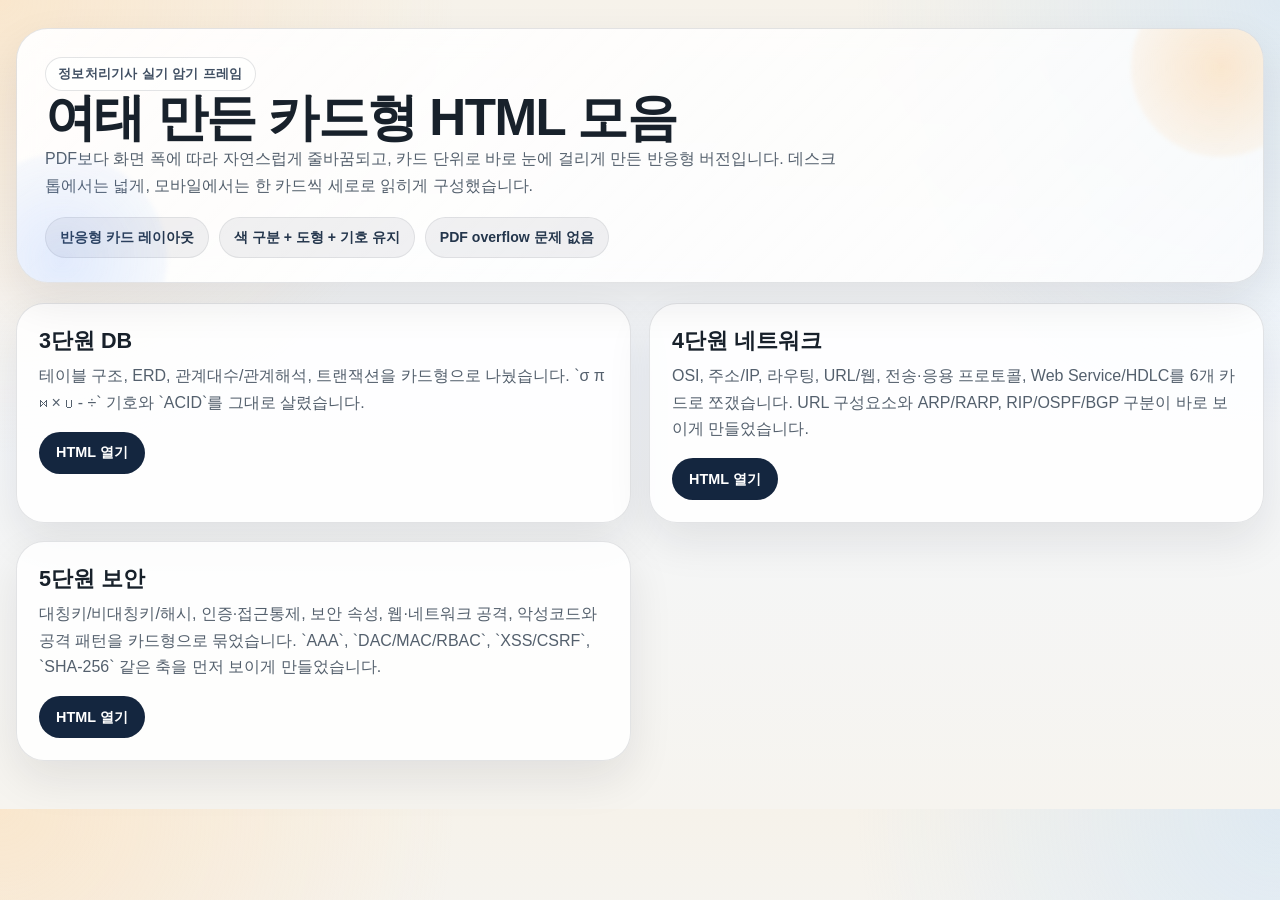
==== index.html @ 556a00e4 "Add DB/네트워크 암기프레임 HTML/PDF 및 오답 정리 Co-Authored-By: Claude Sonnet 4.6 <noreply@anthropic.com>" ====
<!doctype html>
<html lang="ko">
<head>
  <meta charset="utf-8">
  <meta name="viewport" content="width=device-width, initial-scale=1">
  <title>정보처리기사 실기 암기 프레임</title>
  <link rel="stylesheet" href="./memory-frame.css">
</head>
<body>
  <main class="shell">
    <section class="hero">
      <p class="eyebrow">정보처리기사 실기 암기 프레임</p>
      <h1>여태 만든 카드형 HTML 모음</h1>
      <p class="hero-copy">PDF보다 화면 폭에 따라 자연스럽게 줄바꿈되고, 카드 단위로 바로 눈에 걸리게 만든 반응형 버전입니다. 데스크톱에서는 넓게, 모바일에서는 한 카드씩 세로로 읽히게 구성했습니다.</p>
      <div class="ribbon">
        <span class="route-pill">반응형 카드 레이아웃</span>
        <span class="route-pill">색 구분 + 도형 + 기호 유지</span>
        <span class="route-pill">PDF overflow 문제 없음</span>
      </div>
    </section>

    <section class="index-grid">
      <article class="index-card">
        <h2>3단원 DB</h2>
        <p>테이블 구조, ERD, 관계대수/관계해석, 트랜잭션을 카드형으로 나눴습니다. `σ π ⋈ × ∪ - ÷` 기호와 `ACID`를 그대로 살렸습니다.</p>
        <div class="index-actions">
          <a class="btn primary" href="./정보처리기사_실기_3단원_DB_암기프레임.html">HTML 열기</a>
        </div>
      </article>

      <article class="index-card">
        <h2>4단원 네트워크</h2>
        <p>OSI, 주소/IP, 라우팅, URL/웹, 전송·응용 프로토콜, Web Service/HDLC를 6개 카드로 쪼갰습니다. URL 구성요소와 ARP/RARP, RIP/OSPF/BGP 구분이 바로 보이게 만들었습니다.</p>
        <div class="index-actions">
          <a class="btn primary" href="./정보처리기사_실기_4단원_네트워크_암기프레임.html">HTML 열기</a>
        </div>
      </article>

      <article class="index-card">
        <h2>5단원 보안</h2>
        <p>대칭키/비대칭키/해시, 인증·접근통제, 보안 속성, 웹·네트워크 공격, 악성코드와 공격 패턴을 카드형으로 묶었습니다. `AAA`, `DAC/MAC/RBAC`, `XSS/CSRF`, `SHA-256` 같은 축을 먼저 보이게 만들었습니다.</p>
        <div class="index-actions">
          <a class="btn primary" href="./정보처리기사_실기_5단원_보안_암기프레임.html">HTML 열기</a>
        </div>
      </article>
    </section>
  </main>
</body>
</html>
---- memory-frame.css ----
:root {
  --bg: #f7f4ee;
  --panel: rgba(255, 255, 255, 0.82);
  --panel-strong: rgba(255, 255, 255, 0.94);
  --text: #18212b;
  --muted: #54606d;
  --line: rgba(28, 39, 54, 0.12);
  --shadow: 0 18px 45px rgba(18, 26, 37, 0.09);
  --radius-xl: 28px;
  --radius-lg: 22px;
  --radius-md: 16px;
  --radius-sm: 12px;
}

* {
  box-sizing: border-box;
}

html {
  scroll-behavior: smooth;
}

body {
  margin: 0;
  color: var(--text);
  font-family: "Pretendard Variable", "Noto Sans KR", "Malgun Gothic", sans-serif;
  background:
    radial-gradient(circle at top left, rgba(255, 214, 163, 0.4), transparent 30%),
    radial-gradient(circle at top right, rgba(179, 217, 255, 0.35), transparent 28%),
    linear-gradient(180deg, #f6f2ea 0%, #f4f7fb 45%, #f6f4ef 100%);
}

a {
  color: inherit;
  text-decoration: none;
}

.shell {
  width: min(1280px, calc(100vw - 32px));
  margin: 0 auto;
  padding: 28px 0 48px;
}

.hero {
  position: relative;
  overflow: hidden;
  padding: 28px 28px 24px;
  border: 1px solid var(--line);
  border-radius: 32px;
  background: linear-gradient(135deg, rgba(255, 255, 255, 0.92), rgba(255, 255, 255, 0.7));
  box-shadow: var(--shadow);
  backdrop-filter: blur(12px);
}

.hero::before,
.hero::after {
  content: "";
  position: absolute;
  border-radius: 999px;
  filter: blur(2px);
}

.hero::before {
  width: 180px;
  height: 180px;
  right: -48px;
  top: -52px;
  background: radial-gradient(circle, rgba(255, 181, 90, 0.28), rgba(255, 181, 90, 0));
}

.hero::after {
  width: 210px;
  height: 210px;
  left: -60px;
  bottom: -82px;
  background: radial-gradient(circle, rgba(95, 149, 255, 0.18), rgba(95, 149, 255, 0));
}

.eyebrow {
  display: inline-flex;
  align-items: center;
  gap: 8px;
  padding: 7px 12px;
  margin: 0 0 14px;
  border-radius: 999px;
  border: 1px solid var(--line);
  background: rgba(255, 255, 255, 0.72);
  color: #415063;
  font-size: 0.84rem;
  font-weight: 700;
  letter-spacing: 0.02em;
}

.hero h1 {
  margin: 0;
  font-size: clamp(2rem, 4vw, 3.2rem);
  line-height: 1.05;
  letter-spacing: -0.03em;
}

.hero p {
  margin: 0;
}

.hero-copy {
  max-width: 800px;
  margin-top: 12px;
  color: var(--muted);
  font-size: 1rem;
  line-height: 1.7;
}

.ribbon {
  display: flex;
  flex-wrap: wrap;
  gap: 10px;
  margin-top: 18px;
}

.route-pill {
  padding: 10px 14px;
  border-radius: 999px;
  background: rgba(17, 30, 53, 0.06);
  color: #24364c;
  border: 1px solid rgba(20, 32, 48, 0.08);
  font-size: 0.88rem;
  font-weight: 700;
}

.frame-grid {
  display: grid;
  gap: 18px;
  margin-top: 18px;
}

.frame-grid.two-up {
  grid-template-columns: repeat(2, minmax(0, 1fr));
}

.frame-grid.three-up {
  grid-template-columns: repeat(3, minmax(0, 1fr));
}

.card {
  position: relative;
  overflow: hidden;
  min-width: 0;
  border: 1px solid var(--line);
  border-radius: var(--radius-xl);
  background: var(--panel);
  box-shadow: var(--shadow);
  backdrop-filter: blur(10px);
}

.card-head {
  padding: 18px 20px 14px;
  color: white;
}

.card-head h2,
.card-head h3 {
  margin: 0;
  font-size: 1.12rem;
  line-height: 1.15;
  letter-spacing: -0.02em;
}

.card-head p {
  margin: 8px 0 0;
  font-size: 0.85rem;
  color: rgba(255, 255, 255, 0.86);
  line-height: 1.5;
}

.card-body {
  padding: 18px 20px 20px;
}

.card-body > :first-child {
  margin-top: 0;
}

.card-body > :last-child {
  margin-bottom: 0;
}

.card--blue .card-head {
  background: linear-gradient(135deg, #2563eb, #3b82f6 65%, #7cb0ff);
}

.card--green .card-head {
  background: linear-gradient(135deg, #15803d, #22a857 65%, #71d29d);
}

.card--amber .card-head {
  background: linear-gradient(135deg, #b45309, #d97706 65%, #f6bf6b);
}

.card--violet .card-head {
  background: linear-gradient(135deg, #7c3aed, #8b5cf6 65%, #b79cff);
}

.card--rose .card-head {
  background: linear-gradient(135deg, #c0265c, #e11d74 65%, #ff9bc2);
}

.card--steel .card-head {
  background: linear-gradient(135deg, #315d7f, #497fa6 65%, #91bfdc);
}

.card-kicker {
  margin: 0 0 12px;
  color: #516070;
  font-size: 0.92rem;
  font-weight: 700;
}

.card-note {
  margin-top: 14px;
  padding: 12px 14px;
  border-radius: var(--radius-md);
  border: 1px solid rgba(30, 41, 59, 0.08);
  background: rgba(247, 248, 251, 0.85);
  color: #304153;
  font-size: 0.88rem;
  line-height: 1.6;
}

.term-grid,
.chip-grid,
.micro-grid,
.acid-grid {
  display: grid;
  gap: 10px;
}

.term-grid {
  grid-template-columns: repeat(3, minmax(0, 1fr));
}

.chip-grid.two-col {
  grid-template-columns: repeat(2, minmax(0, 1fr));
}

.chip-grid.three-col,
.micro-grid.three-col,
.acid-grid {
  grid-template-columns: repeat(3, minmax(0, 1fr));
}

.chip-grid.four-col {
  grid-template-columns: repeat(4, minmax(0, 1fr));
}

.mini-chip,
.symbol-chip,
.soft-chip,
.acid-chip {
  min-width: 0;
  padding: 12px 12px 11px;
  border-radius: var(--radius-md);
  border: 1px solid rgba(31, 41, 55, 0.08);
  background: rgba(255, 255, 255, 0.82);
}

.mini-chip strong,
.soft-chip strong,
.acid-chip strong {
  display: block;
  font-size: 0.88rem;
  line-height: 1.2;
}

.mini-chip span,
.soft-chip span,
.acid-chip span {
  display: block;
  margin-top: 6px;
  color: #536173;
  font-size: 0.82rem;
  line-height: 1.45;
}

.mini-chip.blue {
  background: linear-gradient(180deg, #eef5ff, #f8fbff);
}

.mini-chip.green {
  background: linear-gradient(180deg, #ebf8f0, #f9fdfb);
}

.mini-chip.amber {
  background: linear-gradient(180deg, #fff4e5, #fffaf3);
}

.mini-chip.violet {
  background: linear-gradient(180deg, #f1ebff, #faf8ff);
}

.mini-chip.rose {
  background: linear-gradient(180deg, #ffedf4, #fff8fb);
}

.mini-chip.steel {
  background: linear-gradient(180deg, #edf5fa, #f8fbfd);
}

.shape-board {
  display: grid;
  grid-template-columns: repeat(3, minmax(0, 1fr));
  gap: 12px;
  align-items: start;
  margin-bottom: 14px;
}

.shape-cell {
  text-align: center;
}

.shape {
  margin: 0 auto 10px;
  border: 2px solid rgba(24, 33, 43, 0.14);
  background: rgba(255, 255, 255, 0.9);
}

.shape-rect {
  width: 88px;
  height: 48px;
  border-radius: 14px;
}

.shape-oval {
  width: 98px;
  height: 48px;
  border-radius: 999px;
}

.shape-diamond {
  width: 68px;
  height: 68px;
  transform: rotate(45deg);
  border-radius: 18px;
  margin-top: 8px;
}

.shape-label {
  font-size: 0.82rem;
  font-weight: 800;
}

.shape-caption {
  margin-top: 4px;
  color: #586778;
  font-size: 0.79rem;
  line-height: 1.45;
}

.symbol-grid {
  display: grid;
  grid-template-columns: repeat(4, minmax(0, 1fr));
  gap: 10px;
}

.symbol-chip {
  text-align: center;
  padding-inline: 8px;
}

.symbol-chip .symbol {
  display: block;
  font-family: "Segoe UI Symbol", "Apple Symbols", "Noto Sans Symbols 2", "DejaVu Sans", sans-serif;
  font-size: 1.65rem;
  font-weight: 800;
  line-height: 1;
}

.symbol-chip strong {
  display: block;
  margin-top: 10px;
  font-size: 0.82rem;
}

.symbol-chip span {
  display: block;
  margin-top: 6px;
  color: #566475;
  font-size: 0.76rem;
  line-height: 1.45;
}

.acid-chip {
  text-align: center;
  background: linear-gradient(180deg, #fff2ef, #fffaf9);
}

.acid-chip em {
  display: block;
  margin-bottom: 8px;
  color: #8b1e3f;
  font-style: normal;
  font-size: 1.05rem;
  font-weight: 900;
  letter-spacing: 0.03em;
}

.split-box {
  display: grid;
  grid-template-columns: repeat(2, minmax(0, 1fr));
  gap: 12px;
  margin-top: 14px;
}

.subpanel {
  padding: 14px;
  border-radius: var(--radius-lg);
  border: 1px solid rgba(31, 41, 55, 0.08);
  background: rgba(250, 250, 251, 0.88);
}

.subpanel h4 {
  margin: 0 0 10px;
  font-size: 0.96rem;
}

.bullet-list {
  margin: 0;
  padding: 0;
  list-style: none;
}

.bullet-list li {
  position: relative;
  padding-left: 14px;
  color: #374656;
  font-size: 0.84rem;
  line-height: 1.55;
}

.bullet-list li + li {
  margin-top: 7px;
}

.bullet-list li::before {
  content: "";
  position: absolute;
  left: 0;
  top: 0.68em;
  width: 6px;
  height: 6px;
  border-radius: 999px;
  background: currentColor;
}

.stack {
  display: grid;
  gap: 8px;
}

.stack-layer {
  display: flex;
  align-items: center;
  justify-content: center;
  min-height: 38px;
  border-radius: 12px;
  border: 1px solid rgba(37, 99, 235, 0.08);
  font-size: 0.82rem;
  font-weight: 800;
  color: #173968;
}

.stack-layer:nth-child(1) { background: #dbeafe; }
.stack-layer:nth-child(2) { background: #e0edff; }
.stack-layer:nth-child(3) { background: #e8f1ff; }
.stack-layer:nth-child(4) { background: #eef5ff; }
.stack-layer:nth-child(5) { background: #f2f7ff; }
.stack-layer:nth-child(6) { background: #f4f8ff; }
.stack-layer:nth-child(7) { background: #f8fbff; }

.osi-layout,
.routing-layout,
.address-layout,
.url-layout {
  display: grid;
  gap: 14px;
  grid-template-columns: minmax(0, 0.95fr) minmax(0, 1.25fr);
}

.url-bar {
  display: flex;
  flex-wrap: wrap;
  gap: 8px;
}

.url-segment {
  padding: 10px 12px;
  border-radius: 999px;
  border: 1px solid rgba(90, 70, 150, 0.12);
  font-size: 0.82rem;
  font-weight: 800;
}

.url-segment.scheme { background: #e8dcff; }
.url-segment.authority { background: #efe6ff; }
.url-segment.path { background: #f2ebff; }
.url-segment.query { background: #f5efff; }
.url-segment.fragment { background: #f8f4ff; }

.protocol-row {
  display: grid;
  grid-template-columns: repeat(2, minmax(0, 1fr));
  gap: 12px;
  margin-bottom: 14px;
}

.arrow-strip {
  display: grid;
  grid-template-columns: minmax(0, 1fr) auto minmax(0, 1fr);
  gap: 10px;
  align-items: center;
  margin: 14px 0;
}

.arrow-box {
  padding: 12px 10px;
  border-radius: var(--radius-md);
  border: 1px solid rgba(21, 128, 61, 0.08);
  background: rgba(235, 248, 240, 0.92);
  text-align: center;
}

.arrow-box strong {
  display: block;
  font-size: 0.9rem;
}

.arrow-box span {
  display: block;
  margin-top: 6px;
  color: #4b5d6d;
  font-size: 0.8rem;
}

.arrow {
  font-size: 1.2rem;
  font-weight: 900;
  color: #1d6b43;
}

.footer-note {
  margin-top: 18px;
  padding: 14px 16px;
  border-radius: 18px;
  border: 1px solid var(--line);
  background: rgba(255, 255, 255, 0.7);
  color: #4e5d6d;
  font-size: 0.88rem;
  line-height: 1.6;
}

.index-grid {
  display: grid;
  grid-template-columns: repeat(2, minmax(0, 1fr));
  gap: 18px;
  margin-top: 20px;
}

.index-card {
  padding: 22px;
  border-radius: var(--radius-xl);
  border: 1px solid var(--line);
  background: rgba(255, 255, 255, 0.84);
  box-shadow: var(--shadow);
}

.index-card h2 {
  margin: 0 0 8px;
  font-size: 1.35rem;
}

.index-card p {
  margin: 0;
  color: var(--muted);
  line-height: 1.65;
}

.index-actions {
  display: flex;
  gap: 10px;
  margin-top: 16px;
  flex-wrap: wrap;
}

.btn {
  display: inline-flex;
  align-items: center;
  justify-content: center;
  min-height: 42px;
  padding: 0 16px;
  border-radius: 999px;
  font-size: 0.9rem;
  font-weight: 800;
  border: 1px solid rgba(25, 37, 53, 0.1);
  background: rgba(255, 255, 255, 0.82);
}

.btn.primary {
  background: #14263f;
  color: white;
}

.back-link {
  display: inline-flex;
  align-items: center;
  gap: 8px;
  margin-bottom: 16px;
  color: #536173;
  font-size: 0.88rem;
  font-weight: 700;
}

@media (max-width: 1120px) {
  .frame-grid.three-up {
    grid-template-columns: repeat(2, minmax(0, 1fr));
  }
}

@media (max-width: 880px) {
  .shell {
    width: min(100vw - 20px, 1280px);
    padding-top: 16px;
  }

  .hero {
    padding: 20px 18px 18px;
    border-radius: 24px;
  }

  .frame-grid.two-up,
  .frame-grid.three-up,
  .index-grid,
  .chip-grid.four-col,
  .chip-grid.three-col,
  .micro-grid.three-col,
  .acid-grid,
  .term-grid,
  .split-box,
  .protocol-row,
  .osi-layout,
  .routing-layout,
  .address-layout,
  .url-layout,
  .shape-board {
    grid-template-columns: 1fr;
  }

  .symbol-grid {
    grid-template-columns: repeat(2, minmax(0, 1fr));
  }
}

@media (max-width: 560px) {
  .hero h1 {
    font-size: 1.85rem;
  }

  .card-head,
  .card-body,
  .index-card {
    padding-inline: 16px;
  }

  .symbol-grid {
    grid-template-columns: 1fr 1fr;
  }

  .arrow-strip {
    grid-template-columns: 1fr;
  }
}
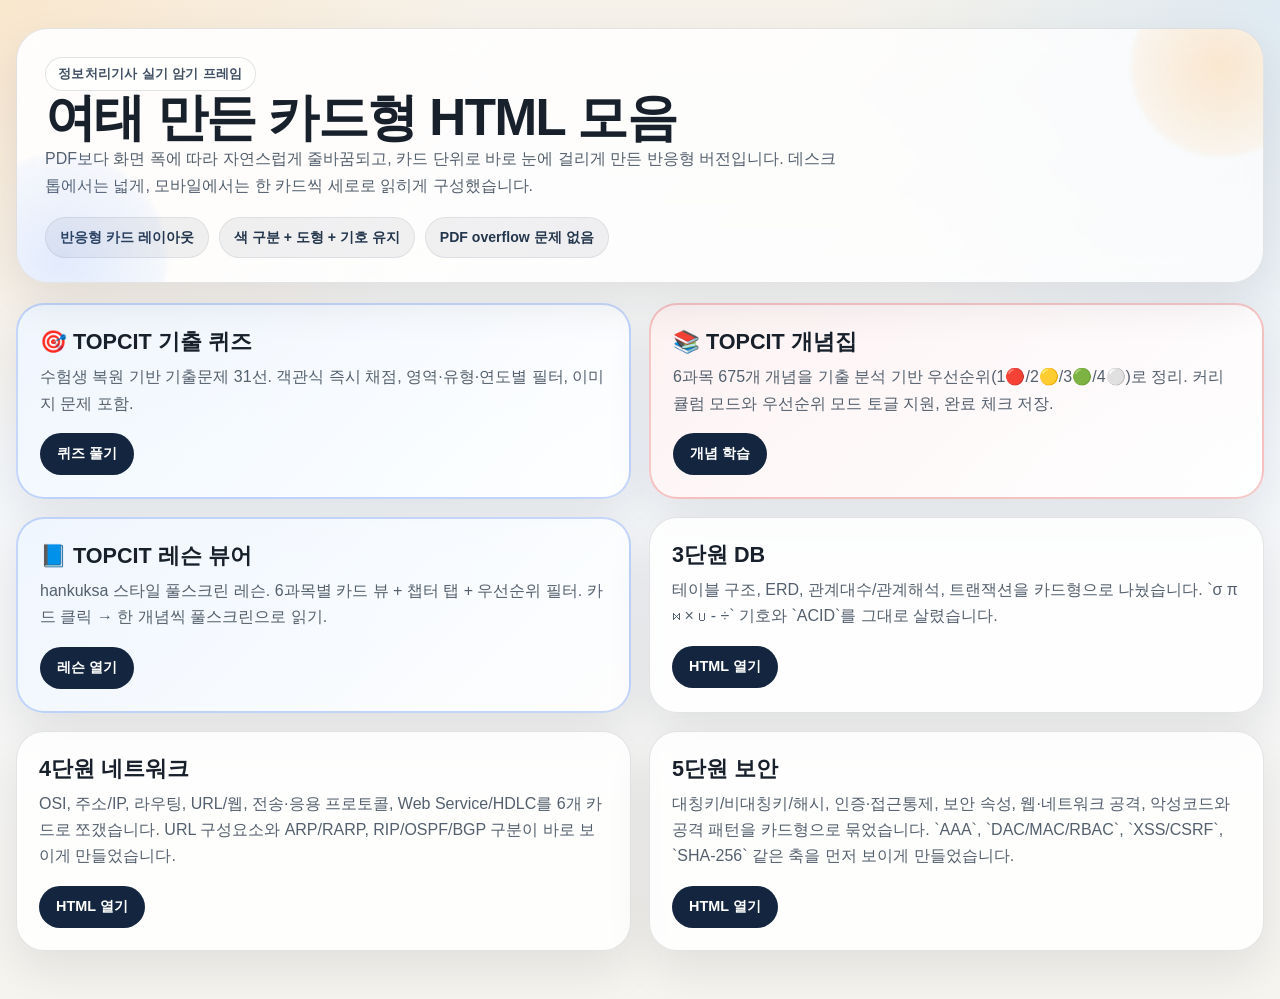
==== commit d71616a0: "feat: TOPCIT 레슨 뷰어 + 분류형 개념 types enrichment 130개 완료 - topcit_lesson/ 신설: hankuksa 스타일 풀스크린 레슨 뷰어 (6" ====
--- a/index.html
+++ b/index.html
@@ -20,6 +20,27 @@
     </section>
 
     <section class="index-grid">
+      <article class="index-card" style="border: 2px solid rgba(37,99,235,0.25); background: linear-gradient(135deg, rgba(239,246,255,0.9), rgba(255,255,255,0.9));">
+        <h2>🎯 TOPCIT 기출 퀴즈</h2>
+        <p>수험생 복원 기반 기출문제 31선. 객관식 즉시 채점, 영역·유형·연도별 필터, 이미지 문제 포함.</p>
+        <div class="index-actions">
+          <a class="btn primary" href="./topcit_quiz.html">퀴즈 풀기</a>
+        </div>
+      </article>
+      <article class="index-card" style="border: 2px solid rgba(220,38,38,0.25); background: linear-gradient(135deg, rgba(254,242,242,0.9), rgba(255,255,255,0.9));">
+        <h2>📚 TOPCIT 개념집</h2>
+        <p>6과목 675개 개념을 기출 분석 기반 우선순위(1🔴/2🟡/3🟢/4⚪)로 정리. 커리큘럼 모드와 우선순위 모드 토글 지원, 완료 체크 저장.</p>
+        <div class="index-actions">
+          <a class="btn primary" href="./topcit_concepts.html">개념 학습</a>
+        </div>
+      </article>
+      <article class="index-card" style="border: 2px solid rgba(37,99,235,0.25); background: linear-gradient(135deg, rgba(239,246,255,0.9), rgba(255,255,255,0.9));">
+        <h2>📘 TOPCIT 레슨 뷰어</h2>
+        <p>hankuksa 스타일 풀스크린 레슨. 6과목별 카드 뷰 + 챕터 탭 + 우선순위 필터. 카드 클릭 → 한 개념씩 풀스크린으로 읽기.</p>
+        <div class="index-actions">
+          <a class="btn primary" href="./topcit_lesson/">레슨 열기</a>
+        </div>
+      </article>
       <article class="index-card">
         <h2>3단원 DB</h2>
         <p>테이블 구조, ERD, 관계대수/관계해석, 트랜잭션을 카드형으로 나눴습니다. `σ π ⋈ × ∪ - ÷` 기호와 `ACID`를 그대로 살렸습니다.</p>
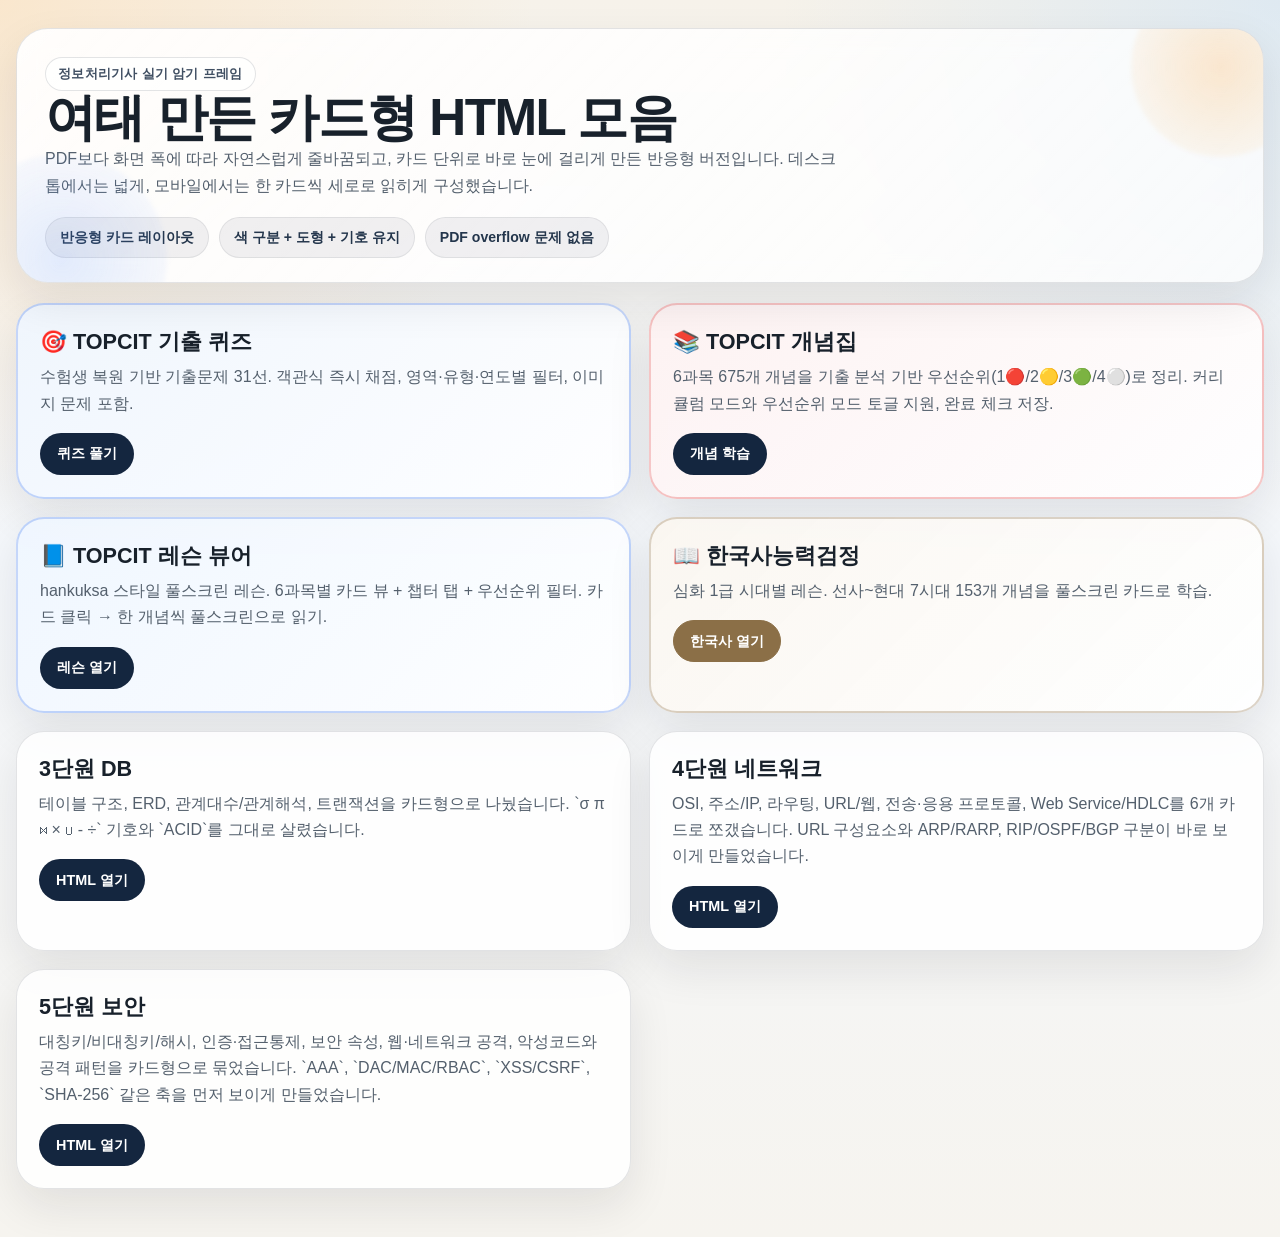
==== commit e34444ee: "feat: 메인 인덱스에 한국사능력검정 연결 카드 추가 Co-Authored-By: Claude Sonnet 4.6 <noreply@anthropic.com>" ====
--- a/index.html
+++ b/index.html
@@ -41,6 +41,13 @@
           <a class="btn primary" href="./topcit_lesson/">레슨 열기</a>
         </div>
       </article>
+      <article class="index-card" style="border: 2px solid rgba(139,111,71,0.3); background: linear-gradient(135deg, rgba(250,246,240,0.95), rgba(255,255,255,0.9));">
+        <h2>📖 한국사능력검정</h2>
+        <p>심화 1급 시대별 레슨. 선사~현대 7시대 153개 개념을 풀스크린 카드로 학습.</p>
+        <div class="index-actions">
+          <a class="btn primary" href="https://portfolio-jammy0903.vercel.app/hankuksa/" target="_blank" rel="noopener" style="background:#8b6f47;border-color:#8b6f47;">한국사 열기</a>
+        </div>
+      </article>
       <article class="index-card">
         <h2>3단원 DB</h2>
         <p>테이블 구조, ERD, 관계대수/관계해석, 트랜잭션을 카드형으로 나눴습니다. `σ π ⋈ × ∪ - ÷` 기호와 `ACID`를 그대로 살렸습니다.</p>
